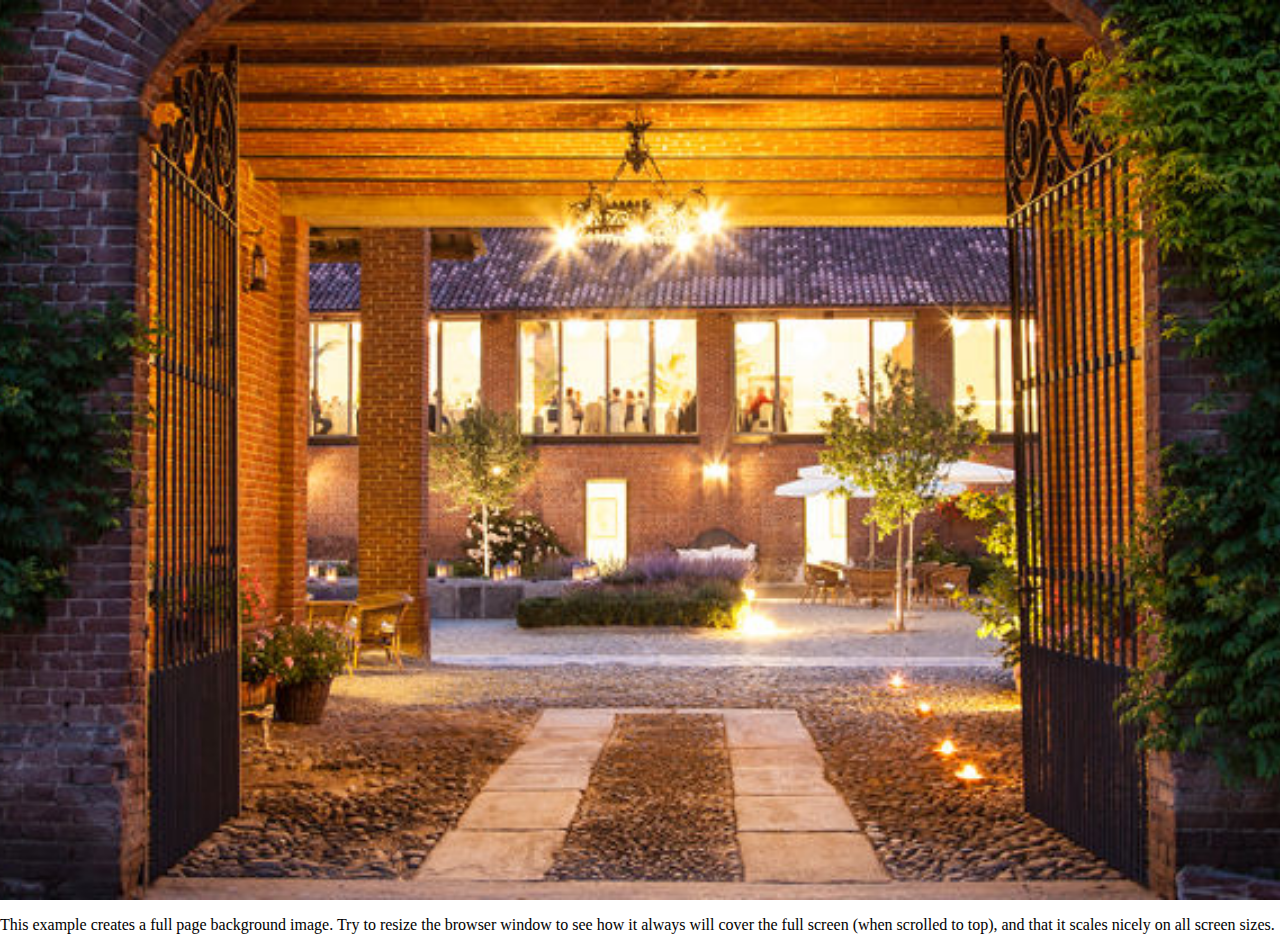
==== index2.html @ e83251a5 "full page image" ====
<!DOCTYPE html>
<html>
<head>
<meta name="viewport" content="width=device-width, initial-scale=1">
<style>
body, html {
  height: 100%;
  margin: 0;
}

.bg {
  /* The image used */
  background-image: url("images/TenutaLaMorra.jpg");

  /* Full height */
  height: 100%;

  /* Center and scale the image nicely */
  background-position: center;
  background-repeat: no-repeat;
  background-size: cover;
}
</style>
</head>
<body>

<div class="bg"></div>

<p>This example creates a full page background image. Try to resize the browser window to see how it always will cover the full screen (when scrolled to top), and that it scales nicely on all screen sizes.</p>

</body>
</html>
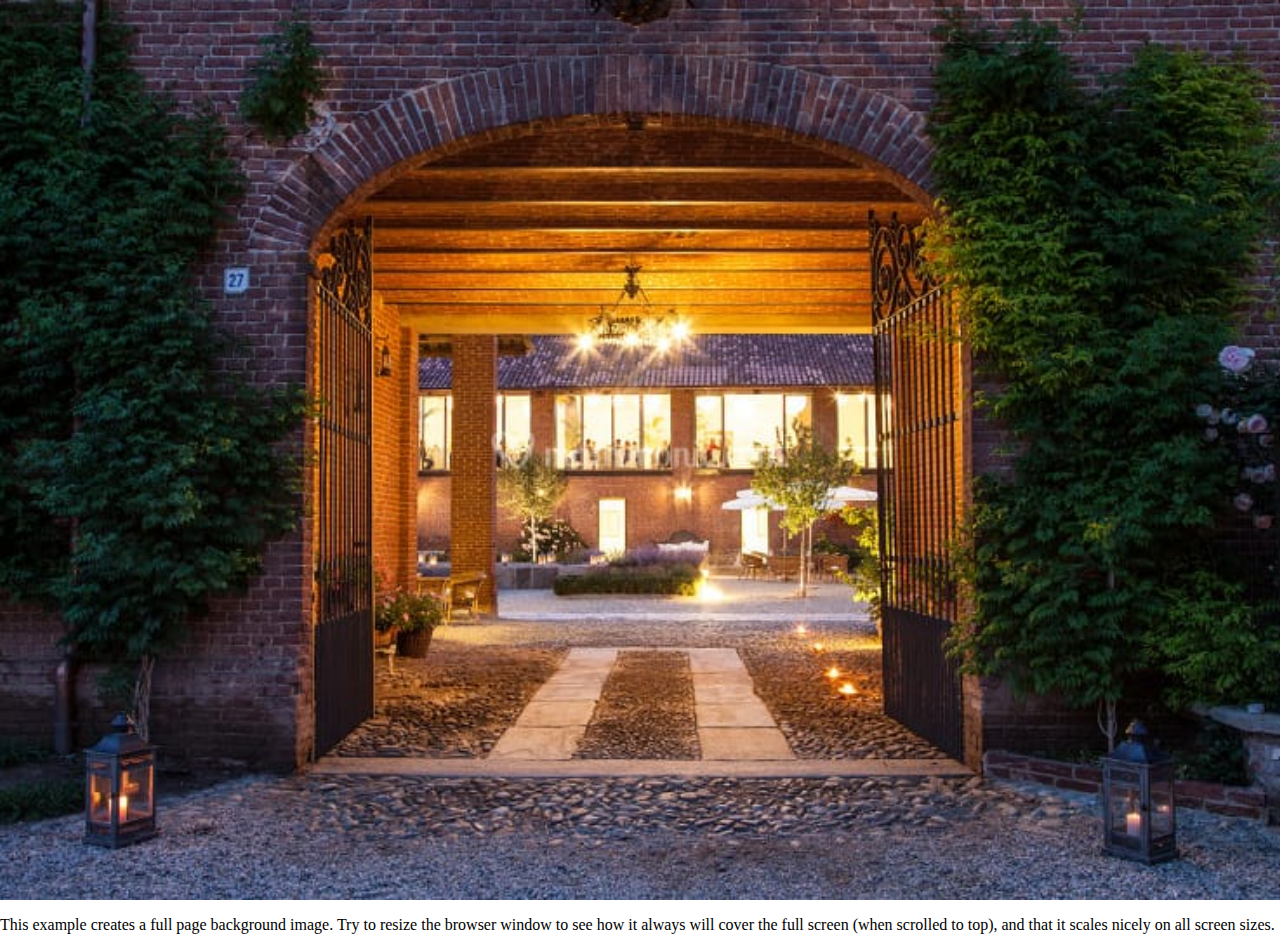
==== commit b2b3ad8a: "Added images" ====
--- a/index2.html
+++ b/index2.html
@@ -10,7 +10,7 @@
 
 .bg {
   /* The image used */
-  background-image: url("images/TenutaLaMorra.jpg");
+  background-image: url("images/entrance.jpeg");
 
   /* Full height */
   height: 100%;
